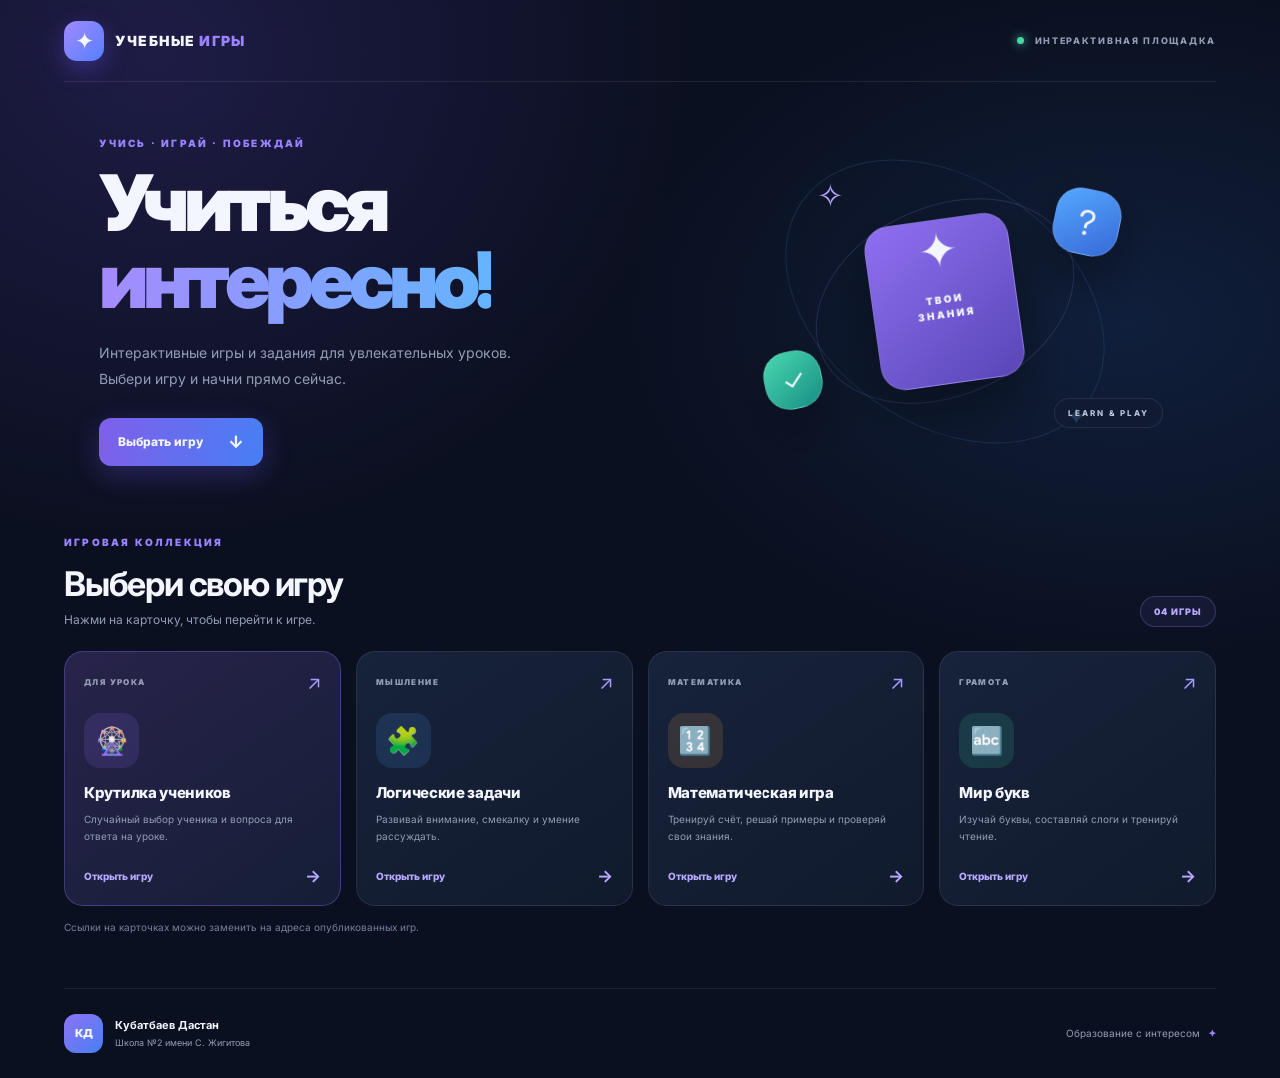
==== index.html @ 90c690bc "add main-page" ====
<!DOCTYPE html>
<html lang="ru">
<head>
  <meta charset="UTF-8">
  <meta name="viewport" content="width=device-width, initial-scale=1.0">
  <meta name="theme-color" content="#0b1020">
  <meta name="description" content="Интерактивные учебные игры для уроков. Кубатбаев Дастан, школа №2 имени С. Жигитова.">
  <title>Учебные игры | Кубатбаев Дастан</title>
  <link rel="stylesheet" href="assert/main-page.css">
</head>
<body>
  <div class="page-shell">
    <header class="topbar">
      <a class="brand" href="#" aria-label="Главная страница">
        <span class="brand-mark">✦</span>
        <span class="brand-name">УЧЕБНЫЕ<span>ИГРЫ</span></span>
      </a>
      <span class="topbar-label"><span class="live-dot"></span> ИНТЕРАКТИВНАЯ ПЛОЩАДКА</span>
    </header>

    <main>
      <section class="hero">
        <div class="hero-copy">
          <p class="eyebrow">УЧИСЬ · ИГРАЙ · ПОБЕЖДАЙ</p>
          <h1>Учиться<br><span>интересно!</span></h1>
          <p class="hero-description">
            Интерактивные игры и задания для увлекательных уроков.
            Выбери игру и начни прямо сейчас.
          </p>
          <a class="primary-link" href="#games">Выбрать игру <span>↓</span></a>
        </div>
        <div class="hero-art" aria-hidden="true">
          <div class="orbit orbit-one"></div>
          <div class="orbit orbit-two"></div>
          <div class="art-card card-purple">✦<small>ТВОИ<br>ЗНАНИЯ</small></div>
          <div class="art-card card-blue">?</div>
          <div class="art-card card-green">✓</div>
          <div class="art-star star-one">✧</div>
          <div class="art-star star-two">✦</div>
          <div class="art-pill">LEARN & PLAY</div>
        </div>
      </section>

      <section class="games-section" id="games">
        <div class="section-heading">
          <div>
            <p class="eyebrow">ИГРОВАЯ КОЛЛЕКЦИЯ</p>
            <h2>Выбери свою игру</h2>
            <p class="section-description">Нажми на карточку, чтобы перейти к игре.</p>
          </div>
          <span class="games-count">04 ИГРЫ</span>
        </div>

        <div class="games-grid">
          <!-- Измени href на адрес своей игры -->
          <a class="game-card featured" href="./classspin/index.html">
            <div class="game-topline">
              <span class="game-category">ДЛЯ УРОКА</span>
              <span class="game-arrow">↗</span>
            </div>
            <div class="game-icon icon-purple">🎡</div>
            <h3>Крутилка учеников</h3>
            <p>Случайный выбор ученика и вопроса для ответа на уроке.</p>
            <span class="game-action">Открыть игру <b>→</b></span>
          </a>

          <a class="game-card" href="./logic/index.html">
            <div class="game-topline">
              <span class="game-category">МЫШЛЕНИЕ</span>
              <span class="game-arrow">↗</span>
            </div>
            <div class="game-icon icon-blue">🧩</div>
            <h3>Логические задачи</h3>
            <p>Развивай внимание, смекалку и умение рассуждать.</p>
            <span class="game-action">Открыть игру <b>→</b></span>
          </a>

          <a class="game-card" href="./math/index.html">
            <div class="game-topline">
              <span class="game-category">МАТЕМАТИКА</span>
              <span class="game-arrow">↗</span>
            </div>
            <div class="game-icon icon-orange">🔢</div>
            <h3>Математическая игра</h3>
            <p>Тренируй счёт, решай примеры и проверяй свои знания.</p>
            <span class="game-action">Открыть игру <b>→</b></span>
          </a>

          <a class="game-card" href="./alphabet/index.html">
            <div class="game-topline">
              <span class="game-category">ГРАМОТА</span>
              <span class="game-arrow">↗</span>
            </div>
            <div class="game-icon icon-green">🔤</div>
            <h3>Мир букв</h3>
            <p>Изучай буквы, составляй слоги и тренируй чтение.</p>
            <span class="game-action">Открыть игру <b>→</b></span>
          </a>
        </div>
        <p class="hint">Ссылки на карточках можно заменить на адреса опубликованных игр.</p>
      </section>
    </main>

    <footer class="footer">
      <div class="teacher">
        <div class="teacher-avatar">КД</div>
        <div>
          <strong>Кубатбаев Дастан</strong>
          <span>Школа №2 имени С. Жигитова</span>
        </div>
      </div>
      <span class="footer-note">Образование с интересом <b>✦</b></span>
    </footer>
  </div>
</body>
</html>
---- assert/main-page.css ----
@import url('https://fonts.googleapis.com/css2?family=Inter:wght@400;500;600;700;800;900&display=swap');

:root {
  --bg: #0b1020;
  --surface: #121b30;
  --surface-hover: #192640;
  --text: #f4f6ff;
  --muted: #929db4;
  --purple: #9b82ff;
  --blue: #62a9ff;
  --line: rgba(255,255,255,.09);
}

* { box-sizing: border-box; margin: 0; padding: 0; }

html { scroll-behavior: smooth; }

body {
  min-height: 100vh;
  color: var(--text);
  font-family: Inter, Arial, sans-serif;
  background:
    radial-gradient(ellipse at 12% 5%, rgba(123,87,255,.17), transparent 34%),
    radial-gradient(ellipse at 88% 30%, rgba(49,137,255,.12), transparent 32%),
    var(--bg);
}

a { color: inherit; text-decoration: none; }

.page-shell { width: min(1160px, 90%); margin: 0 auto; }

.topbar {
  height: 82px;
  display: flex;
  align-items: center;
  justify-content: space-between;
  border-bottom: 1px solid var(--line);
}

.brand { display: flex; align-items: center; gap: 11px; }
.brand-mark {
  width: 40px; height: 40px; display: grid; place-items: center;
  border-radius: 13px; font-size: 23px;
  background: linear-gradient(135deg, #a18aff, #557fff);
  box-shadow: 0 8px 25px #765cff55;
}
.brand-name { font-size: 14px; font-weight: 900; letter-spacing: 1.2px; }
.brand-name span { color: var(--purple); margin-left: 4px; }
.topbar-label { color: var(--muted); font-size: 9px; font-weight: 800; letter-spacing: 1.7px; }
.live-dot { display: inline-block; width: 7px; height: 7px; margin-right: 7px; border-radius: 50%; background: #48d6a1; box-shadow: 0 0 10px #48d6a1; }

.hero {
  min-height: 390px; display: grid; grid-template-columns: 1.1fr .9fr;
  align-items: center; gap: 30px; padding: 55px 3% 45px;
}
.eyebrow { color: var(--purple); font-size: 10px; font-weight: 900; letter-spacing: 2.2px; margin-bottom: 15px; }
.hero h1 { font-size: clamp(48px, 7vw, 78px); line-height: .99; letter-spacing: -5px; font-weight: 900; }
.hero h1 span {
  background: linear-gradient(90deg, #a58aff, #65b4ff);
  -webkit-background-clip: text; background-clip: text; color: transparent;
}
.hero-description { max-width: 440px; margin-top: 22px; color: var(--muted); font-size: 14px; line-height: 1.8; }
.primary-link {
  display: inline-flex; align-items: center; gap: 25px; margin-top: 27px;
  padding: 14px 19px; border-radius: 12px; font-size: 12px; font-weight: 800;
  background: linear-gradient(100deg, #805fea, #477ff5);
  box-shadow: 0 9px 28px #765cff44; transition: transform .2s, box-shadow .2s;
}
.primary-link:hover { transform: translateY(-3px); box-shadow: 0 13px 32px #765cff66; }
.primary-link span { font-size: 17px; }

.hero-art { height: 300px; position: relative; display: grid; place-items: center; }
.orbit { position: absolute; border: 1px solid #9d8aff30; border-radius: 50%; transform: rotate(-24deg); }
.orbit-one { width: 270px; height: 190px; }
.orbit-two { width: 350px; height: 245px; transform: rotate(35deg); border-color: #65aaff25; }
.art-card {
  position: absolute; display: grid; place-items: center; border: 1px solid #ffffff28;
  border-radius: 25px; box-shadow: 0 20px 55px #0006; backdrop-filter: blur(12px);
}
.card-purple {
  width: 145px; height: 165px; z-index: 2; font-size: 48px;
  background: linear-gradient(145deg, #8f70f0, #5946b8);
  transform: rotate(-8deg); display: flex; flex-direction: column; gap: 13px;
}
.card-purple small { font-size: 10px; font-weight: 900; letter-spacing: 2px; text-align: center; line-height: 1.5; }
.card-blue { width: 66px; height: 66px; right: 13%; top: 38px; background: linear-gradient(145deg, #55a9ff, #3768d6); font-size: 34px; transform: rotate(12deg); }
.card-green { width: 58px; height: 58px; left: 12%; bottom: 42px; background: linear-gradient(145deg, #48d8ae, #198d85); font-size: 27px; transform: rotate(-12deg); }
.art-star { position: absolute; color: #b6a5ff; }
.star-one { top: 25px; left: 23%; font-size: 32px; }
.star-two { bottom: 20px; right: 20%; color: #70b9ff; font-size: 25px; }
.art-pill { position: absolute; bottom: 23px; right: 4%; padding: 9px 13px; border: 1px solid var(--line); border-radius: 30px; color: #b9c5dc; background: #121b30cc; font-size: 8px; font-weight: 800; letter-spacing: 2px; }

.games-section { padding: 25px 0 55px; }
.section-heading { display: flex; align-items: end; justify-content: space-between; margin-bottom: 24px; }
.section-heading h2 { font-size: clamp(25px, 4vw, 34px); letter-spacing: -1.2px; }
.section-description { margin-top: 8px; color: var(--muted); font-size: 12px; }
.games-count { color: #b9aaff; border: 1px solid #9b82ff44; background: #9b82ff12; border-radius: 30px; padding: 9px 13px; font-size: 9px; font-weight: 900; letter-spacing: 1px; }

.games-grid { display: grid; grid-template-columns: repeat(4, 1fr); gap: 15px; }
.game-card {
  min-height: 255px; padding: 19px; display: flex; flex-direction: column;
  border: 1px solid var(--line); border-radius: 19px;
  background: linear-gradient(145deg, #17233b, #111a2d);
  transition: transform .22s, border-color .22s, background .22s;
}
.game-card:hover { transform: translateY(-6px); border-color: #9b82ff70; background: var(--surface-hover); }
.game-card.featured { border-color: #9274ff55; background: linear-gradient(145deg, #28234b, #151e36); }
.game-topline { display: flex; align-items: center; justify-content: space-between; }
.game-category { color: var(--muted); font-size: 8px; font-weight: 900; letter-spacing: 1.4px; }
.game-arrow { color: #a99aff; font-size: 19px; }
.game-icon { width: 55px; height: 55px; display: grid; place-items: center; margin: 19px 0 15px; border-radius: 16px; font-size: 27px; }
.icon-purple { background: #9274ff24; }
.icon-blue { background: #4d9bff24; }
.icon-orange { background: #f3a34a24; }
.icon-green { background: #35d6a024; }
.game-card h3 { font-size: 15px; font-weight: 800; letter-spacing: -.3px; }
.game-card p { margin-top: 9px; color: var(--muted); font-size: 10px; line-height: 1.7; }
.game-action { display: flex; justify-content: space-between; align-items: center; margin-top: auto; padding-top: 17px; color: #b7a8ff; font-size: 10px; font-weight: 800; }
.game-action b { font-size: 17px; }
.hint { margin-top: 15px; color: #75819a; font-size: 10px; }

.footer {
  min-height: 90px; display: flex; align-items: center; justify-content: space-between;
  border-top: 1px solid var(--line); gap: 15px;
}
.teacher { display: flex; align-items: center; gap: 12px; }
.teacher-avatar { width: 39px; height: 39px; display: grid; place-items: center; border-radius: 12px; background: linear-gradient(135deg, #8e73f3, #477ff5); font-size: 11px; font-weight: 900; }
.teacher strong, .teacher span { display: block; }
.teacher strong { font-size: 11px; }
.teacher span { margin-top: 5px; color: var(--muted); font-size: 9px; }
.footer-note { color: var(--muted); font-size: 10px; }
.footer-note b { color: var(--purple); margin-left: 5px; }

@media (max-width: 900px) {
  .games-grid { grid-template-columns: repeat(2, 1fr); }
  .hero { grid-template-columns: 1fr 1fr; }
}
@media (max-width: 620px) {
  .page-shell { width: 91%; }
  .topbar { height: 70px; }
  .topbar-label { font-size: 7px; letter-spacing: 1px; }
  .hero { grid-template-columns: 1fr; padding: 48px 1% 25px; }
  .hero h1 { letter-spacing: -3px; }
  .hero-art { height: 235px; margin-top: 5px; }
  .orbit-one { width: 230px; height: 160px; }
  .orbit-two { width: 290px; height: 205px; }
  .card-purple { width: 120px; height: 140px; }
  .section-heading { align-items: start; }
  .games-grid { gap: 10px; }
  .game-card { min-height: 245px; padding: 14px; }
  .game-card h3 { font-size: 13px; }
  .game-card p { font-size: 9px; }
  .footer { padding: 17px 0; align-items: flex-start; flex-direction: column; }
}
@media (max-width: 360px) {
  .games-grid { grid-template-columns: 1fr; }
}
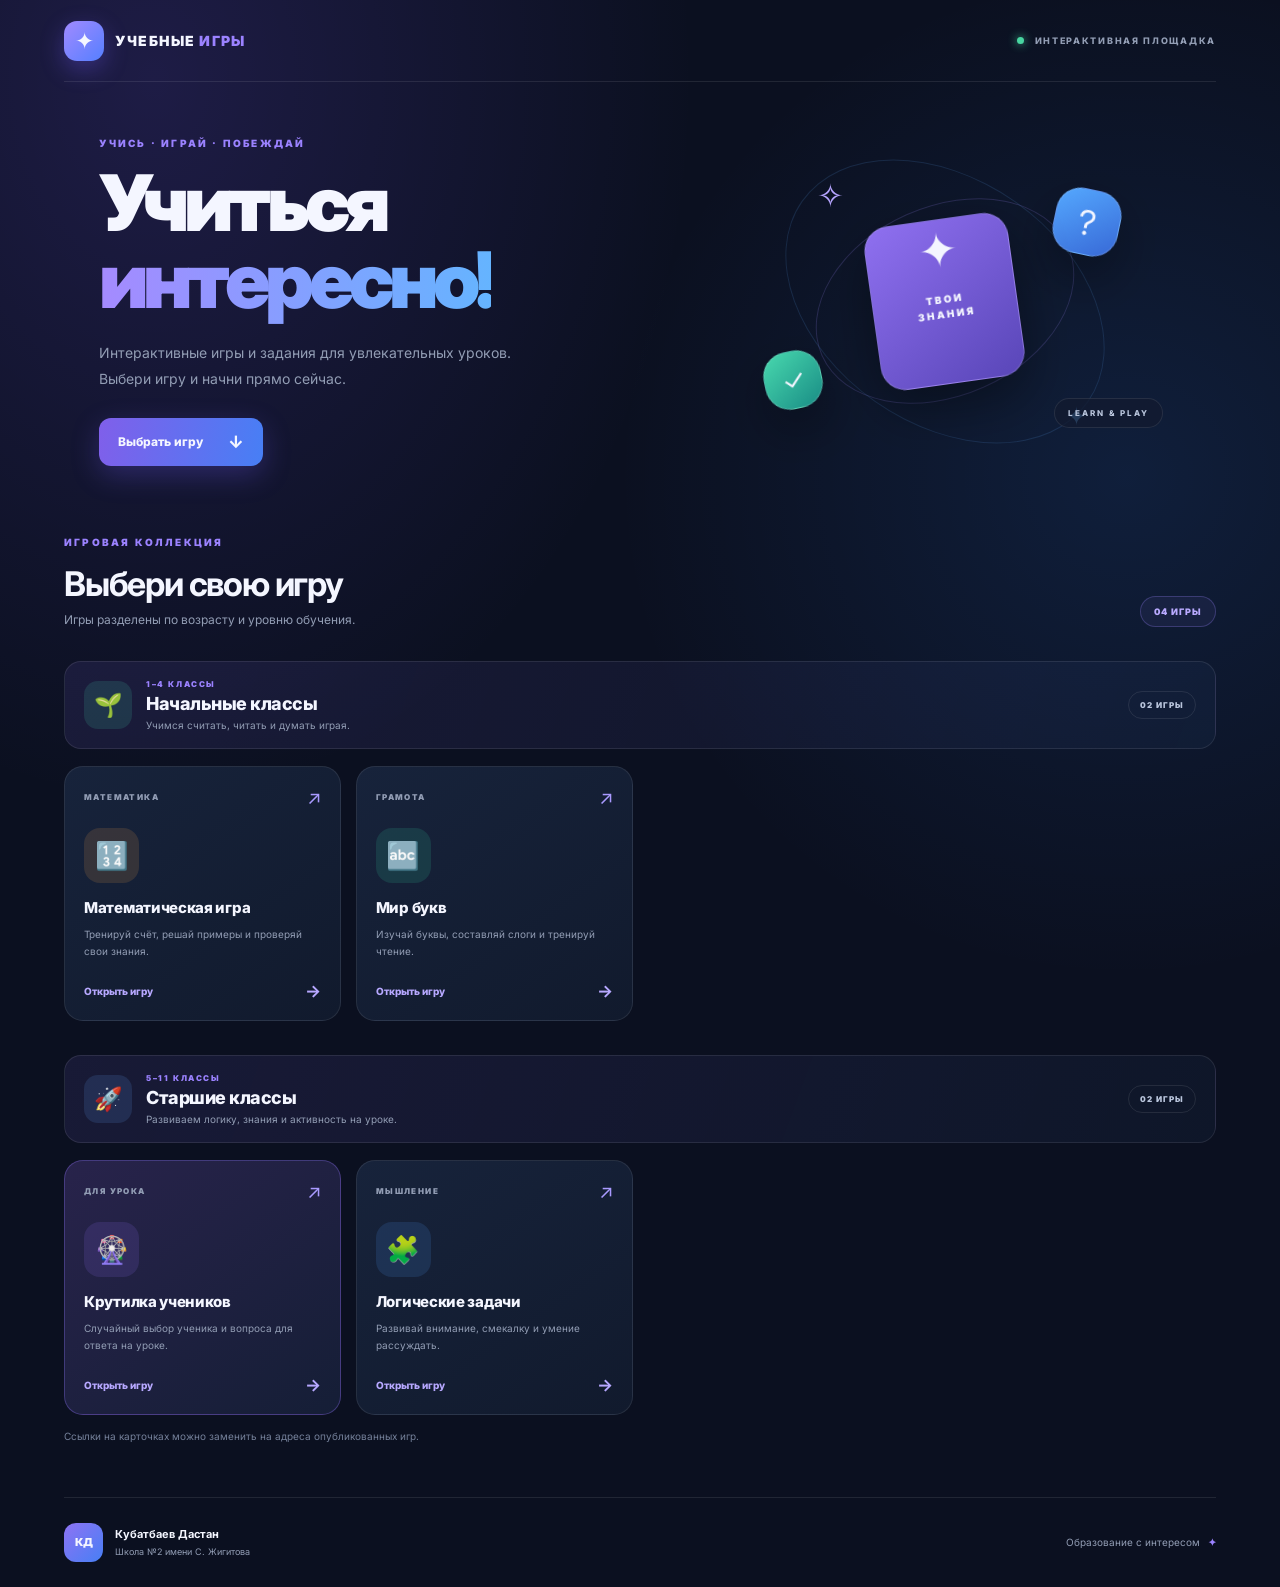
==== commit 10362e0e: "add category game" ====
--- a/index.html
+++ b/index.html
@@ -46,57 +46,82 @@
           <div>
             <p class="eyebrow">ИГРОВАЯ КОЛЛЕКЦИЯ</p>
             <h2>Выбери свою игру</h2>
-            <p class="section-description">Нажми на карточку, чтобы перейти к игре.</p>
+            <p class="section-description">Игры разделены по возрасту и уровню обучения.</p>
           </div>
           <span class="games-count">04 ИГРЫ</span>
         </div>
 
-        <div class="games-grid">
-          <!-- Измени href на адрес своей игры -->
-          <a class="game-card featured" href="./classspin/index.html">
-            <div class="game-topline">
-              <span class="game-category">ДЛЯ УРОКА</span>
-              <span class="game-arrow">↗</span>
+        <section class="class-group" aria-labelledby="primary-title">
+          <div class="class-heading">
+            <div class="class-heading-icon primary-icon">🌱</div>
+            <div>
+              <p class="class-kicker">1–4 КЛАССЫ</p>
+              <h3 id="primary-title">Начальные классы</h3>
+              <p>Учимся считать, читать и думать играя.</p>
             </div>
-            <div class="game-icon icon-purple">🎡</div>
-            <h3>Крутилка учеников</h3>
-            <p>Случайный выбор ученика и вопроса для ответа на уроке.</p>
-            <span class="game-action">Открыть игру <b>→</b></span>
-          </a>
+            <span class="class-count">02 ИГРЫ</span>
+          </div>
 
-          <a class="game-card" href="./logic/index.html">
-            <div class="game-topline">
-              <span class="game-category">МЫШЛЕНИЕ</span>
-              <span class="game-arrow">↗</span>
+          <div class="games-grid">
+            <a class="game-card" href="./math/index.html">
+              <div class="game-topline">
+                <span class="game-category">МАТЕМАТИКА</span>
+                <span class="game-arrow">↗</span>
+              </div>
+              <div class="game-icon icon-orange">🔢</div>
+              <h3>Математическая игра</h3>
+              <p>Тренируй счёт, решай примеры и проверяй свои знания.</p>
+              <span class="game-action">Открыть игру <b>→</b></span>
+            </a>
+
+            <a class="game-card" href="./alphabet/index.html">
+              <div class="game-topline">
+                <span class="game-category">ГРАМОТА</span>
+                <span class="game-arrow">↗</span>
+              </div>
+              <div class="game-icon icon-green">🔤</div>
+              <h3>Мир букв</h3>
+              <p>Изучай буквы, составляй слоги и тренируй чтение.</p>
+              <span class="game-action">Открыть игру <b>→</b></span>
+            </a>
+          </div>
+        </section>
+
+        <section class="class-group senior-group" aria-labelledby="senior-title">
+          <div class="class-heading">
+            <div class="class-heading-icon senior-icon">🚀</div>
+            <div>
+              <p class="class-kicker">5–11 КЛАССЫ</p>
+              <h3 id="senior-title">Старшие классы</h3>
+              <p>Развиваем логику, знания и активность на уроке.</p>
             </div>
-            <div class="game-icon icon-blue">🧩</div>
-            <h3>Логические задачи</h3>
-            <p>Развивай внимание, смекалку и умение рассуждать.</p>
-            <span class="game-action">Открыть игру <b>→</b></span>
-          </a>
+            <span class="class-count">02 ИГРЫ</span>
+          </div>
 
-          <a class="game-card" href="./math/index.html">
-            <div class="game-topline">
-              <span class="game-category">МАТЕМАТИКА</span>
-              <span class="game-arrow">↗</span>
-            </div>
-            <div class="game-icon icon-orange">🔢</div>
-            <h3>Математическая игра</h3>
-            <p>Тренируй счёт, решай примеры и проверяй свои знания.</p>
-            <span class="game-action">Открыть игру <b>→</b></span>
-          </a>
+          <div class="games-grid">
+            <a class="game-card featured" href="./classspin/index.html">
+              <div class="game-topline">
+                <span class="game-category">ДЛЯ УРОКА</span>
+                <span class="game-arrow">↗</span>
+              </div>
+              <div class="game-icon icon-purple">🎡</div>
+              <h3>Крутилка учеников</h3>
+              <p>Случайный выбор ученика и вопроса для ответа на уроке.</p>
+              <span class="game-action">Открыть игру <b>→</b></span>
+            </a>
 
-          <a class="game-card" href="./alphabet/index.html">
-            <div class="game-topline">
-              <span class="game-category">ГРАМОТА</span>
-              <span class="game-arrow">↗</span>
-            </div>
-            <div class="game-icon icon-green">🔤</div>
-            <h3>Мир букв</h3>
-            <p>Изучай буквы, составляй слоги и тренируй чтение.</p>
-            <span class="game-action">Открыть игру <b>→</b></span>
-          </a>
-        </div>
+            <a class="game-card" href="./logic/index.html">
+              <div class="game-topline">
+                <span class="game-category">МЫШЛЕНИЕ</span>
+                <span class="game-arrow">↗</span>
+              </div>
+              <div class="game-icon icon-blue">🧩</div>
+              <h3>Логические задачи</h3>
+              <p>Развивай внимание, смекалку и умение рассуждать.</p>
+              <span class="game-action">Открыть игру <b>→</b></span>
+            </a>
+          </div>
+        </section>
         <p class="hint">Ссылки на карточках можно заменить на адреса опубликованных игр.</p>
       </section>
     </main>
--- a/assert/main-page.css
+++ b/assert/main-page.css
@@ -96,6 +96,25 @@
 .section-description { margin-top: 8px; color: var(--muted); font-size: 12px; }
 .games-count { color: #b9aaff; border: 1px solid #9b82ff44; background: #9b82ff12; border-radius: 30px; padding: 9px 13px; font-size: 9px; font-weight: 900; letter-spacing: 1px; }
 
+.class-group { margin-top: 34px; }
+.class-heading {
+  display: flex; align-items: center; gap: 14px; margin-bottom: 17px;
+  padding: 17px 19px; border: 1px solid var(--line); border-radius: 17px;
+  background: linear-gradient(110deg, rgba(146,116,255,.10), rgba(98,169,255,.045));
+}
+.class-heading-icon {
+  flex: 0 0 48px; width: 48px; height: 48px; display: grid; place-items: center;
+  border-radius: 14px; font-size: 23px;
+}
+.primary-icon { background: rgba(72,216,174,.14); }
+.senior-icon { background: rgba(98,169,255,.14); }
+.class-kicker { color: var(--purple); font-size: 8px; font-weight: 900; letter-spacing: 1.6px; margin-bottom: 4px; }
+.class-heading h3 { font-size: 18px; font-weight: 800; letter-spacing: -.5px; }
+.class-heading p:last-child { color: var(--muted); font-size: 10px; margin-top: 5px; }
+.class-count {
+  margin-left: auto; white-space: nowrap; color: #b9c5dc; border: 1px solid var(--line);
+  border-radius: 30px; padding: 8px 11px; font-size: 8px; font-weight: 900; letter-spacing: 1px;
+}
 .games-grid { display: grid; grid-template-columns: repeat(4, 1fr); gap: 15px; }
 .game-card {
   min-height: 255px; padding: 19px; display: flex; flex-direction: column;
@@ -146,6 +165,10 @@
   .orbit-two { width: 290px; height: 205px; }
   .card-purple { width: 120px; height: 140px; }
   .section-heading { align-items: start; }
+  .class-heading { padding: 14px; gap: 10px; }
+  .class-heading-icon { flex-basis: 42px; width: 42px; height: 42px; }
+  .class-heading h3 { font-size: 15px; }
+  .class-count { padding: 7px 8px; font-size: 7px; }
   .games-grid { gap: 10px; }
   .game-card { min-height: 245px; padding: 14px; }
   .game-card h3 { font-size: 13px; }
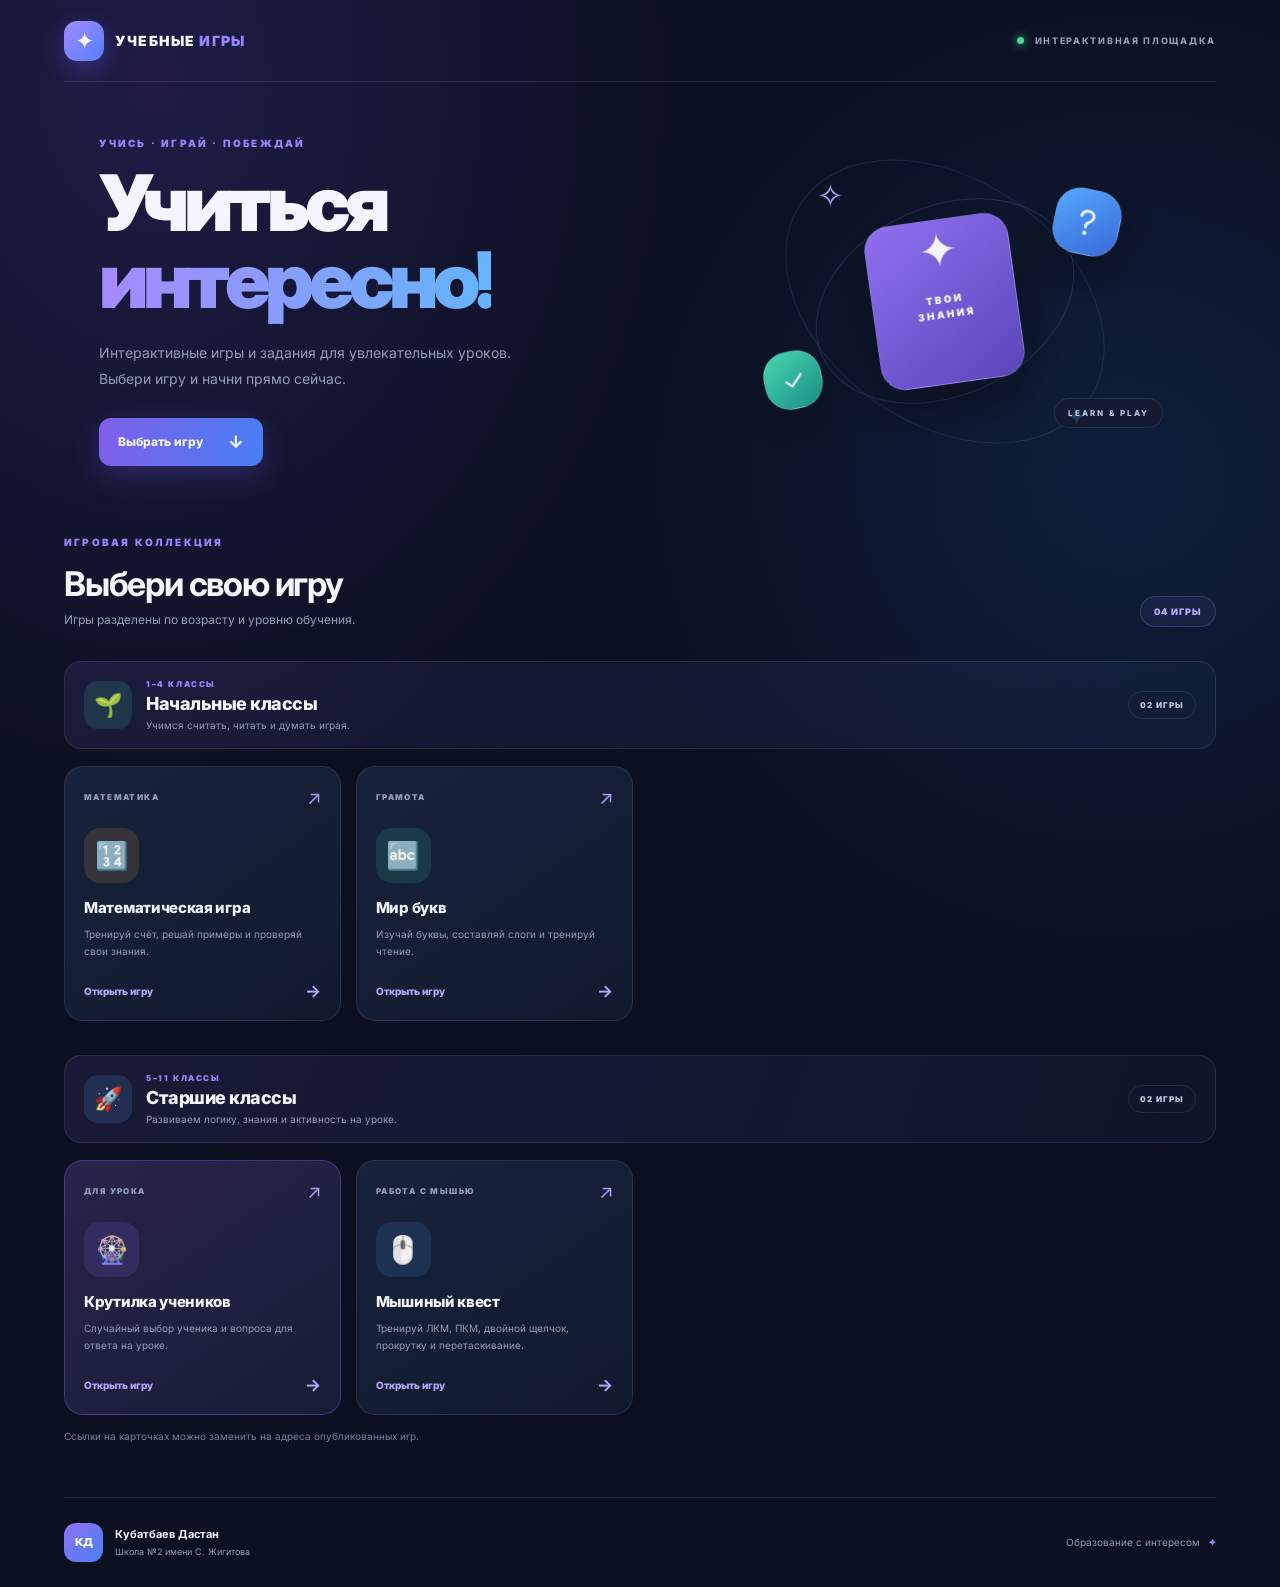
==== commit bacef6e1: "update game ui" ====
--- a/index.html
+++ b/index.html
@@ -110,16 +110,16 @@
               <span class="game-action">Открыть игру <b>→</b></span>
             </a>
 
-            <a class="game-card" href="./logic/index.html">
+            <a class="game-card" href="./mouse_play/mouse_quest_30.html">
               <div class="game-topline">
-                <span class="game-category">МЫШЛЕНИЕ</span>
-                <span class="game-arrow">↗</span>
+                  <span class="game-category">РАБОТА С МЫШЬЮ</span>
+                  <span class="game-arrow">↗</span>
               </div>
-              <div class="game-icon icon-blue">🧩</div>
-              <h3>Логические задачи</h3>
-              <p>Развивай внимание, смекалку и умение рассуждать.</p>
+              <div class="game-icon icon-blue">🖱️</div>
+              <h3>Мышиный квест</h3>
+              <p>Тренируй ЛКМ, ПКМ, двойной щелчок, прокрутку и перетаскивание.</p>
               <span class="game-action">Открыть игру <b>→</b></span>
-            </a>
+          </a>
           </div>
         </section>
         <p class="hint">Ссылки на карточках можно заменить на адреса опубликованных игр.</p>
